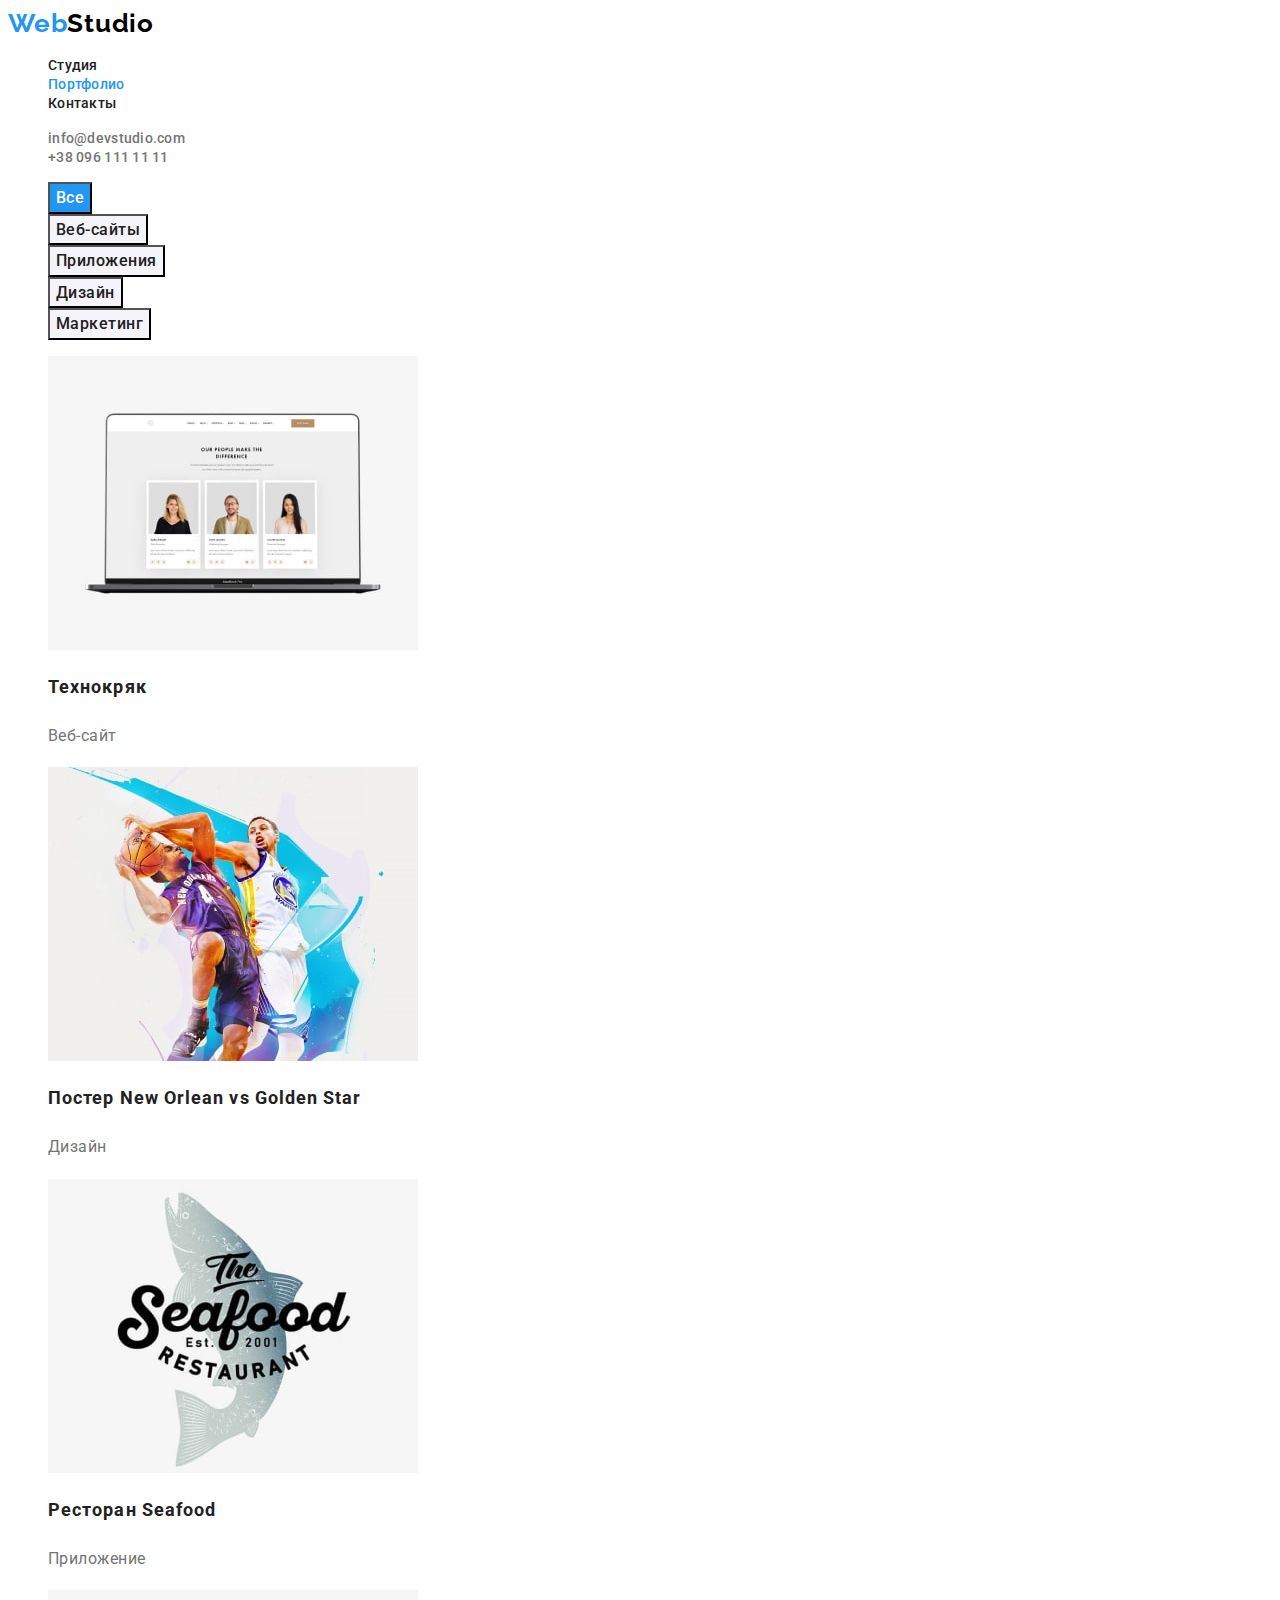
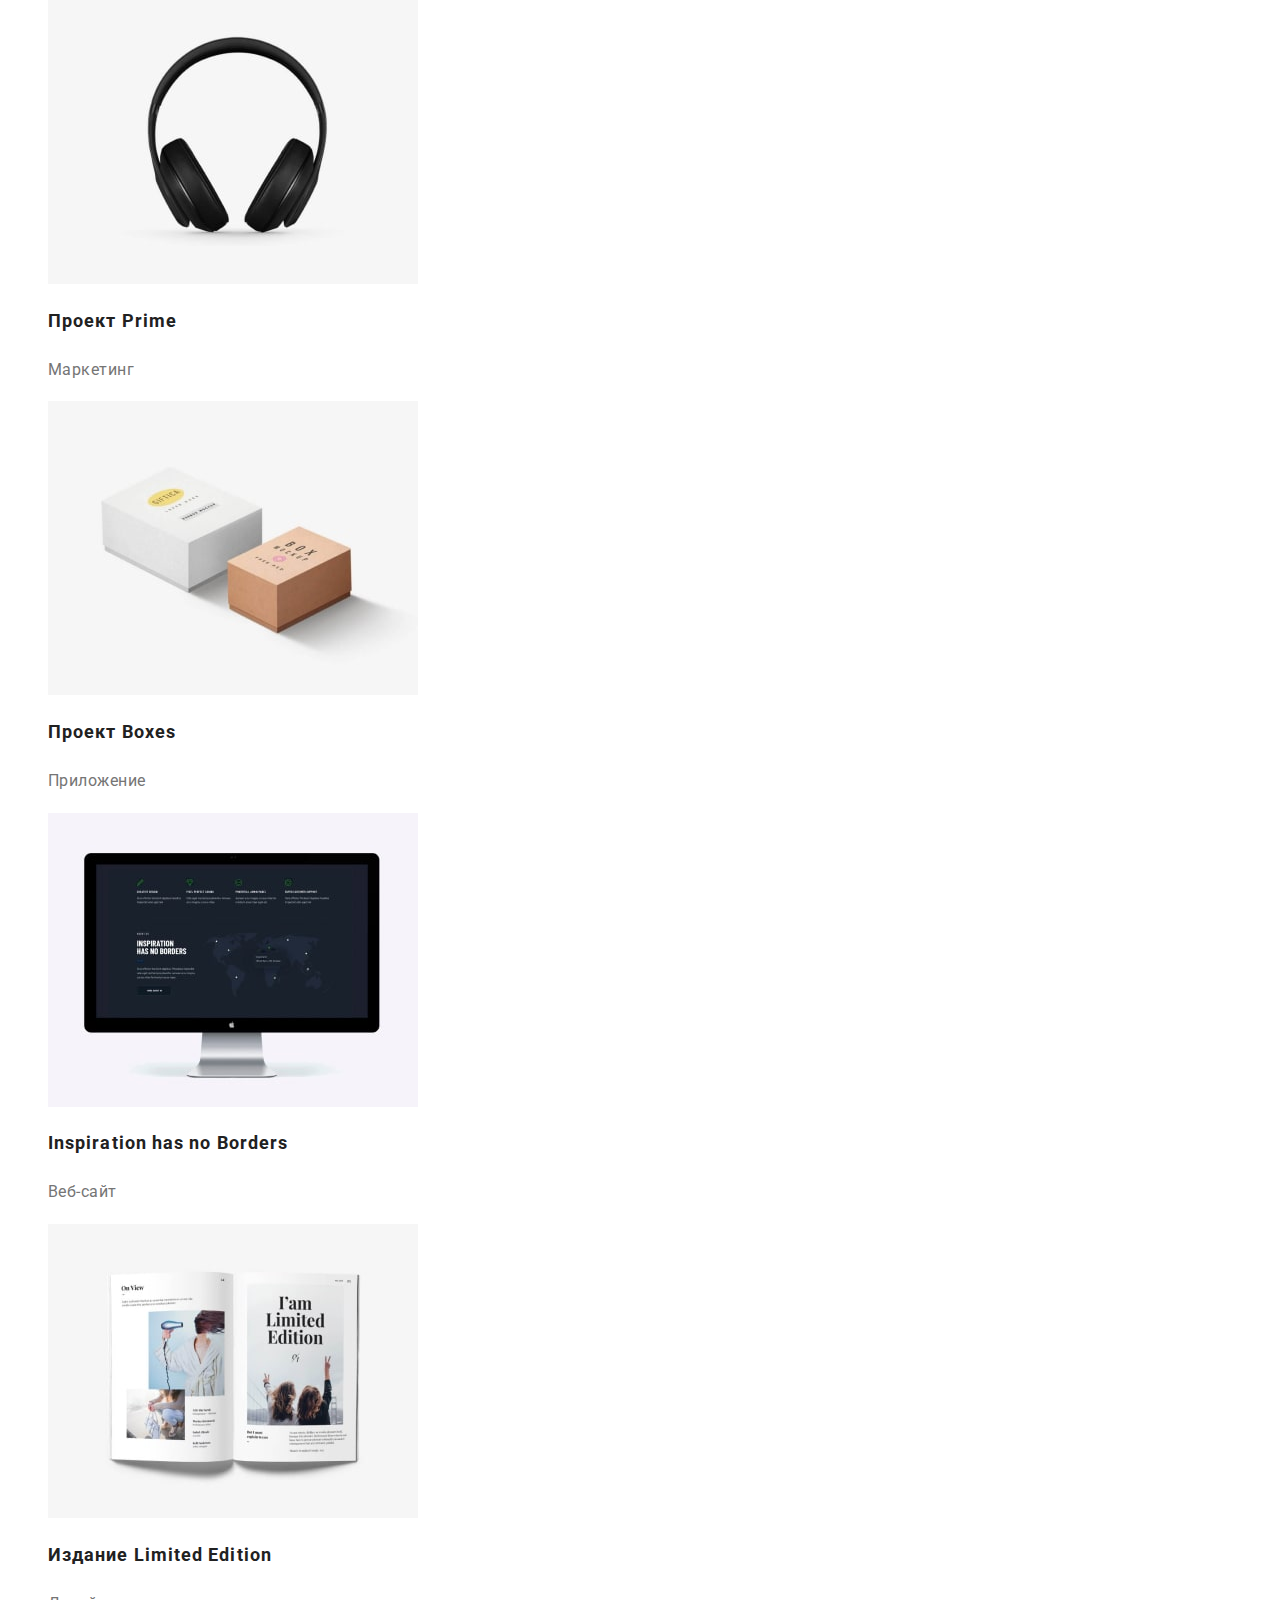
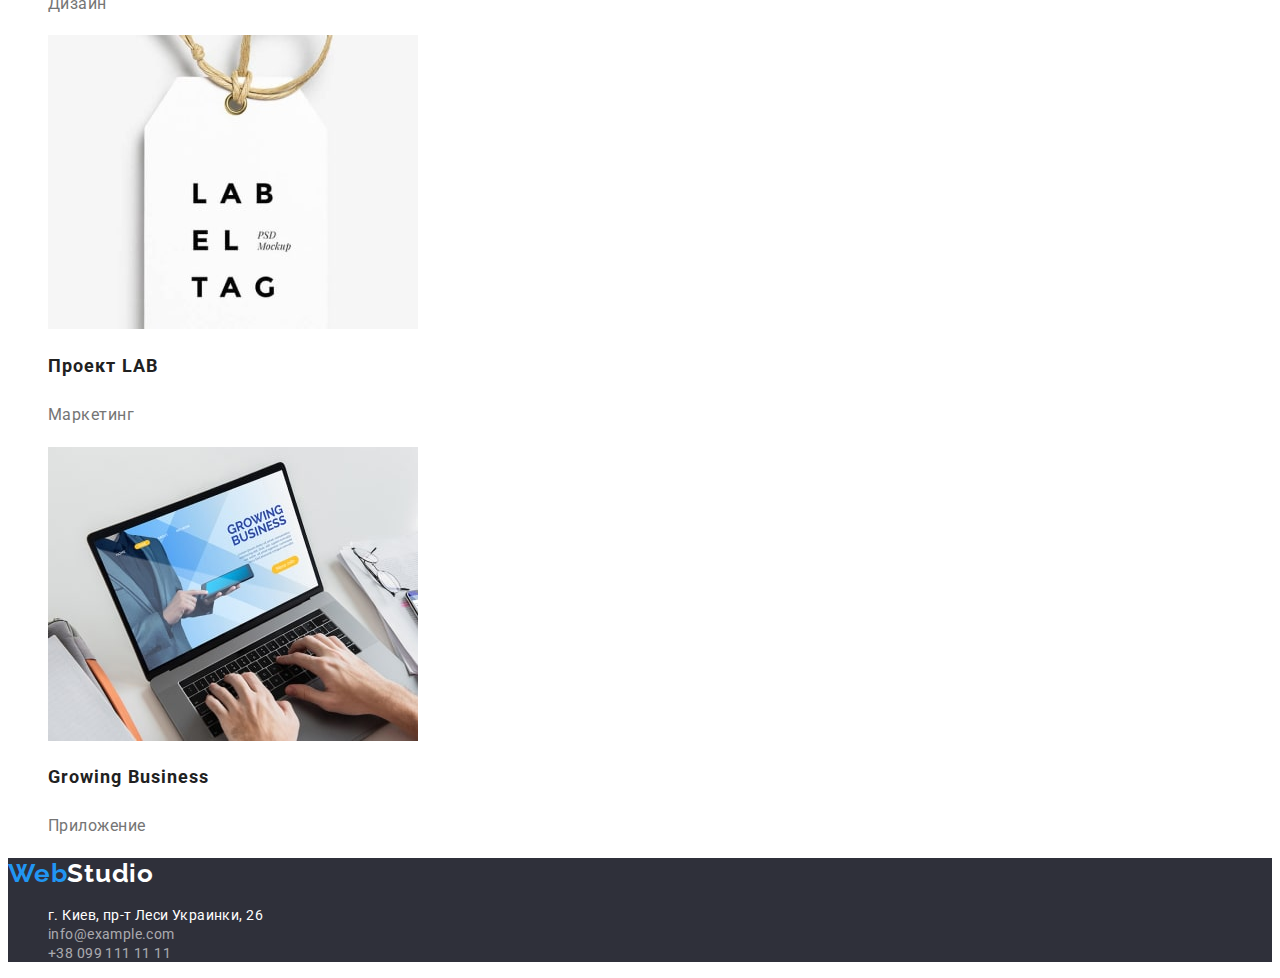
==== portfolio.html @ 775c902b "Добавив файли із ДЗ№2" ====
<!DOCTYPE html>
<html lang="ru">
  <head>
    <meta charset="UTF-8" />
    <meta http-equiv="X-UA-Compatible" content="IE=edge" />
    <meta name="viewport" content="width=device-width, initial-scale=1.0" />
    <title>Document</title>
    <link rel="preconnect" href="https://fonts.googleapis.com" />
    <link rel="preconnect" href="https://fonts.gstatic.com" crossorigin />
    <link
      href="https://fonts.googleapis.com/css2?family=Raleway:wght@700&family=Roboto:wght@400;500;700;900&display=swap"
      rel="stylesheet"
    />
    <link rel="stylesheet" href="./css/styles.css" />
  </head>

  <body>
    <!-- Шапка сайта -->
    <header class="header">
      <nav class="header-nav">
        <a class="link logo" href="./index.html">Web<span class="header-logo-desc">Studio</span></a>
        <ul class="site-nav">
          <li class="list header-item">
            <a class="link header-link" href="./index.html">Студия</a>
          </li>
          <li class="list header-item">
            <a class="link header-link current" href="./portfolio.html">Портфолио</a>
          </li>
          <li class="list header-item">
            <a class="link header-link" href="">Контакты</a>
          </li>
        </ul>
      </nav>
      <ul class="list header-info">
        <li><a class="link info-link" href="mailto:info@devstudio.com">info@devstudio.com</a></li>
        <li><a class="link info-link" href="tel:+380961111111">+38 096 111 11 11</a></li>
      </ul>
    </header>

    <!--Список портфолио  -->
    <main class="main">
      <section class="main-section">
        <h1 class="visually-hidden">Наши роботы</h1>
        <ul class="list main-list">
          <li><button class="main-btn current" type="button">Все</button></li>
          <li><button class="main-btn" type="button">Веб-сайты</button></li>
          <li><button class="main-btn" type="button">Приложения</button></li>
          <li><button class="main-btn" type="button">Дизайн</button></li>
          <li><button class="main-btn" type="button">Маркетинг</button></li>
        </ul>
        <ul class="main-content-list">
          <li class="list main-content-item">
            <img src="./images/portfolio1.jpg" alt="Технокряк" width="370" />
            <h2 class="main-content-title">Технокряк</h2>
            <p class="main-content-desc">Веб-сайт</p>
          </li>
          <li class="list main-content-item">
            <img src="./images/portfolio2.jpg" alt="Постер New Orlean vs Golden Star" width="370" />
            <h2 class="main-content-title">
              Постер <span lang="en">New Orlean vs Golden Star</span>
            </h2>
            <p class="main-content-desc">Дизайн</p>
          </li>
          <li class="list main-content-item">
            <img src="./images/portfolio3.jpg" alt="Ресторан Seafood" width="370" />
            <h2 class="main-content-title">Ресторан <span lang="en">Seafood</span></h2>
            <p class="main-content-desc">Приложение</p>
          </li>
          <li class="list main-content-item">
            <img src="./images/portfolio4.jpg" alt="Проект Prime" width="370" />
            <h2 class="main-content-title">Проект <span lang="en">Prime</span></h2>
            <p class="main-content-desc">Маркетинг</p>
          </li>
          <li class="list main-content-item">
            <img src="./images/portfolio5.jpg" alt="Проект Boxes" width="370" />
            <h2 class="main-content-title">Проект <span lang="en">Boxes</span></h2>
            <p class="main-content-desc">Приложение</p>
          </li>
          <li class="list main-content-item">
            <img src="./images/portfolio6.jpg" alt="Inspiration has no Borders" width="370" />
            <h2 class="main-content-title"><span lang="en">Inspiration has no Borders</span></h2>
            <p class="main-content-desc">Веб-сайт</p>
          </li>
          <li class="list main-content-item">
            <img src="./images/portfolio7.jpg" alt="Издание Limited Edition" width="370" />
            <h2 class="main-content-title">Издание <span lang="en">Limited Edition</span></h2>
            <p class="main-content-desc">Дизайн</p>
          </li>
          <li class="list main-content-item">
            <img src="./images/portfolio8.jpg" alt="Проект LAB" width="370" />
            <h2 class="main-content-title">Проект <span lang="en">LAB</span></h2>
            <p class="main-content-desc">Маркетинг</p>
          </li>
          <li class="list main-content-item">
            <img src="./images/portfolio9.jpg" alt="Growing Business" width="370" />
            <h2 class="main-content-title"><span lang="en">Growing Business</span></h2>
            <p class="main-content-desc">Приложение</p>
          </li>
        </ul>
      </section>
    </main>

    <!-- Підвал сайта -->
    <footer class="footer">
      <a class="link logo" href="./index.html">Web<span class="footer-logo-dsc">Studio</span></a>
      <address class="footer-address">
        <ul class="list footer-address-list">
          <li class="list footer-address-item">
            <a
              class="link footer-address-link"
              href="https://goo.gl/maps/ybXtjSqPj97G9J9u8"
              target="_blank"
              rel="noopener noreferrer"
            >
              г. Киев, пр-т Леси Украинки, 26
            </a>
          </li>
          <li class="list address-info-list">
            <a class="link footer-info-link" href="mailto:info@example.com">info@example.com</a>
          </li>
          <li class="list address-info-list">
            <a class="link footer-info-link" href="tel:+380991111111">+38 099 111 11 11</a>
          </li>
        </ul>
      </address>
    </footer>
  </body>
</html>
---- css/styles.css ----
/* цвет основного текста  #212121 */
/* вторичный цвет  #757575 */
/* белый #ffffff */
/* акцент #2196F3 */
/* верх лого  #000000;*/
/* почта, тел в футтер rgba(255, 255, 255, 0.6); */
/* вторичный цвет фона  #F5F4FA  */

:root {
  --primary-text-color: #757575;
  --title-text-color: #212121;
  --accent-color: #2196f3;
  --second-title-color: #ffffff;
}

body {
  font-family: 'Roboto', sans-serif;
  color: var(--primary-text-color);
  background-color: #ffffff;
}
.visually-hidden {
  position: absolute;
  white-space: nowrap;
  width: 1px;
  height: 1px;
  overflow: hidden;
  border: 0;
  padding: 0;
  clip: rect(0 0 0 0);
  clip-path: inset(50%);
  margin: -1px;
}
.list {
  list-style: none;
}
.link {
  text-decoration: none;
}

.hero-section,
.footer {
  background-color: #2f303a;
}
.work-title,
.team-title {
  color: var(--title-text-color);
}
/* Header */
.logo {
  font-family: 'Raleway', sans-serif;
  font-style: normal;
  font-weight: 700;
  font-size: 26px;
  line-height: 1.19;
  letter-spacing: 0.03em;
  color: var(--accent-color);
}
.header-logo-desc {
  color: #000000;
}
.header-link {
  font-weight: 500;
  font-size: 14px;
  line-height: 1.14;
  letter-spacing: 0.02em;
}
.site-nav .link {
  color: var(--title-text-color);
}
.site-nav .header-link.current {
  color: var(--accent-color);
}

.info-link {
  font-style: normal;
  font-weight: 500;
  font-size: 14px;
  line-height: 1.14;
  letter-spacing: 0.02em;
  color: var(--primary-text-color);
}
.site-nav .link:hover,
.site-nav .link:focus,
.info-link:hover,
.info-link:focus {
  color: var(--accent-color);
}
/* Hero */
.hero-title {
  font-weight: 900;
  font-size: 44px;
  line-height: 1.36;
  text-align: center;
  letter-spacing: 0.06em;
  text-transform: uppercase;
  color: var(--second-title-color);
}
.hero-btn {
  font-family: 'Roboto', sans-serif;
  font-style: normal;
  font-weight: 700;
  font-size: 16px;
  line-height: 1.88;
  display: flex;
  align-items: center;
  text-align: center;
  letter-spacing: 0.06em;
  color: var(--second-title-color);
  background-color: var(--accent-color);
  cursor: pointer;
}
.hero-btn:hover,
.hero-btn:focus {
  background-color: #188ce8;
}
/* Преимущества */
.benefits-caption {
  font-size: 14px;
  line-height: 1.14;
  letter-spacing: 0.03em;
  text-transform: uppercase;
  color: var(--title-text-color);
}
.benefits-desc {
  font-size: 14px;
  line-height: 1.17;
  letter-spacing: 0.03em;
}
/* Чем мы занимаемся */
.work-title {
  font-size: 36px;
  line-height: 1.17;
  text-align: center;
  letter-spacing: 0.03em;
}

/* Наша команда  */
.team {
  background-color: #f5f4fa;
}
.team-title {
  font-size: 36px;
  line-height: 1.17;
  text-align: center;
  letter-spacing: 0.03em;
}
.team-item {
  background-color: #ffffff;
}
.team-caption {
  font-weight: 500;
  font-size: 16px;
  line-height: 1.19;
  text-align: center;
  letter-spacing: 0.03em;
  color: var(--title-text-color);
}
.team-desc {
  font-size: 16px;
  line-height: 1.19;
  text-align: center;
  letter-spacing: 0.03em;
}

/* Footer */
.footer-logo-dsc {
  color: var(--second-title-color);
}
.footer-address-link {
  font-style: normal;
  font-weight: 400;
  font-size: 14px;
  line-height: 1.17;
  letter-spacing: 0.03em;
  color: var(--second-title-color);
}
.footer-info-link {
  font-style: normal;
  font-size: 14px;
  line-height: 1.17;
  letter-spacing: 0.03em;
  color: rgba(255, 255, 255, 0.6);
}
.footer-address-link:hover,
.footer-address-link:focus,
.footer-info-link:hover,
.footer-info-link:focus {
  color: var(--accent-color);
}

/* Portfolio */
.main-btn {
  font-family: 'Roboto', sans-serif;
  font-weight: 500;
  font-size: 16px;
  line-height: 1.6;
  text-align: center;
  letter-spacing: 0.03em;
  color: var(--title-text-color);
  background-color: #f5f4fa;
  cursor: pointer;
}
.main-btn:hover,
.main-btn:focus,
.main-btn.current {
  color: var(--second-title-color);
  background-color: var(--accent-color);
}
.main-content-title {
  font-size: 18px;
  line-height: 2;
  letter-spacing: 0.06em;
  color: var(--title-text-color);
}
.main-content-desc {
  font-size: 16px;
  line-height: 1.9;
  letter-spacing: 0.03em;
  color: var(--primary-text-color);
}
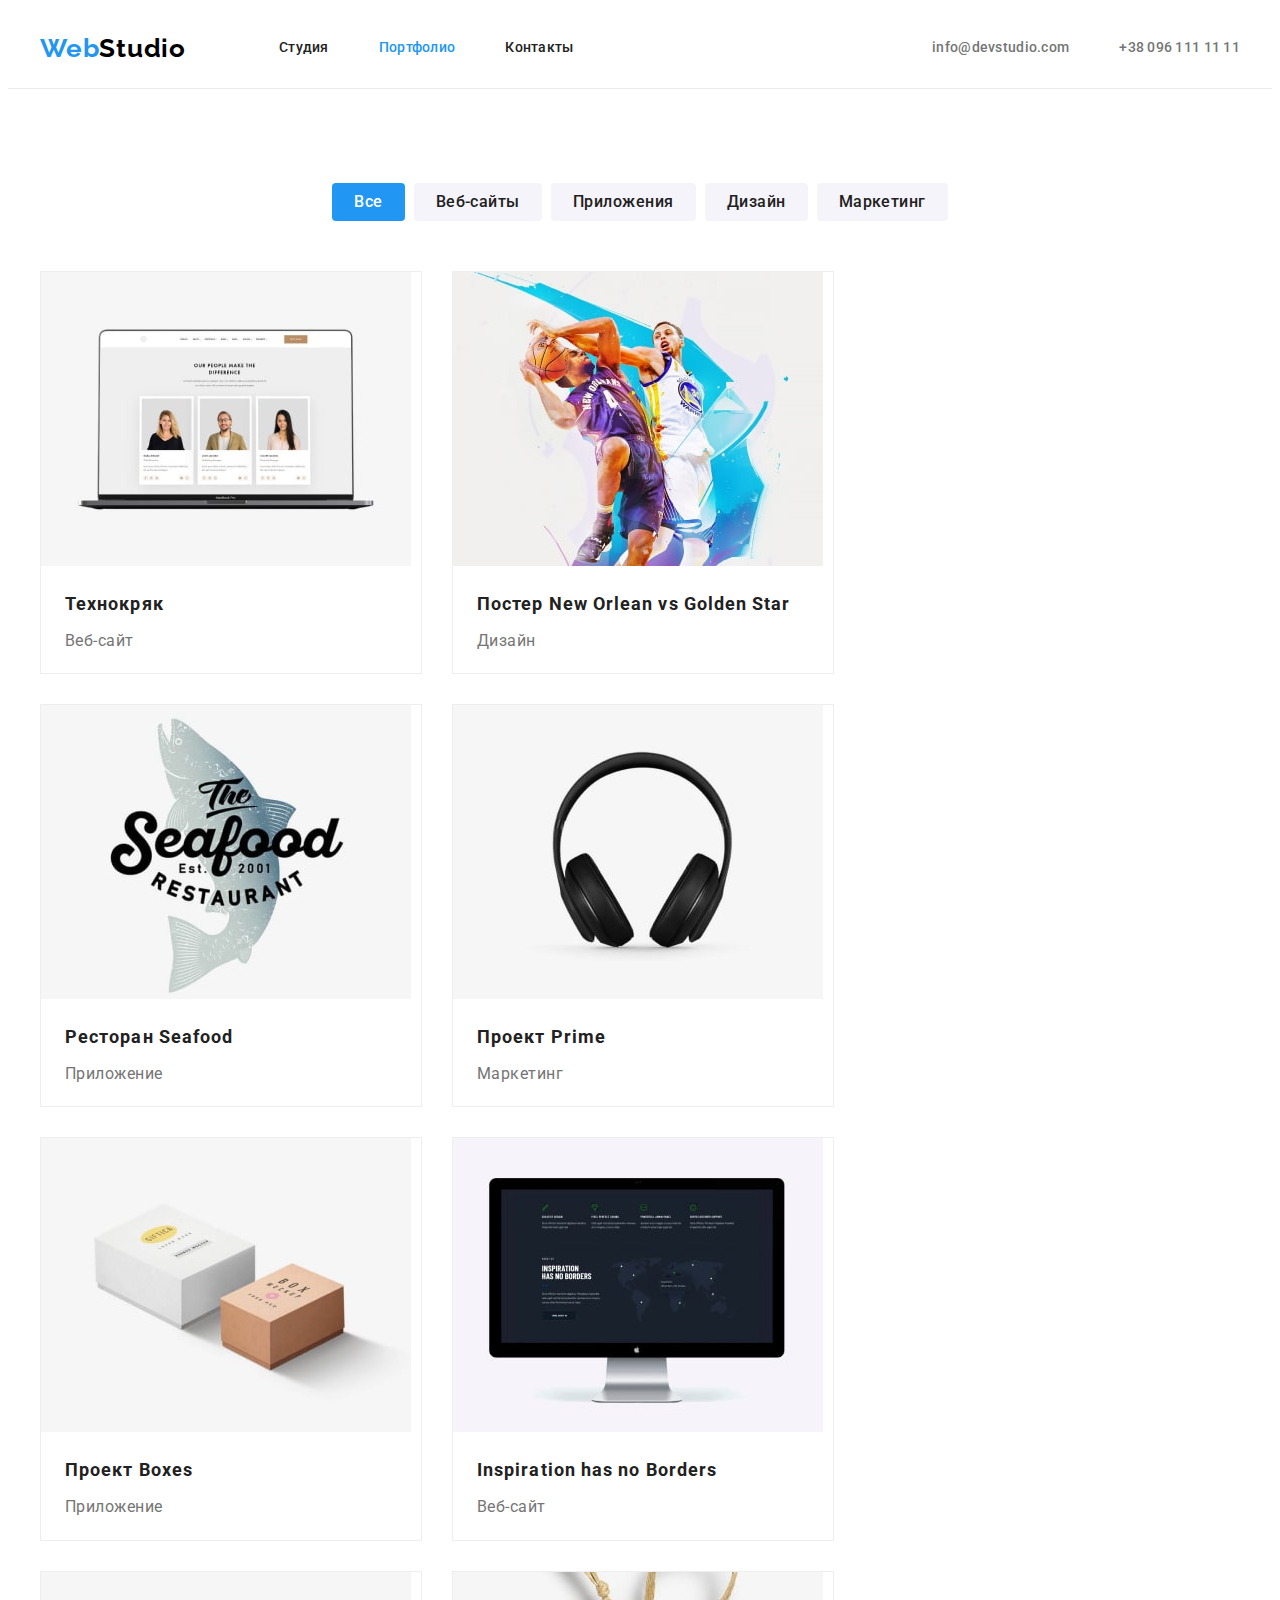
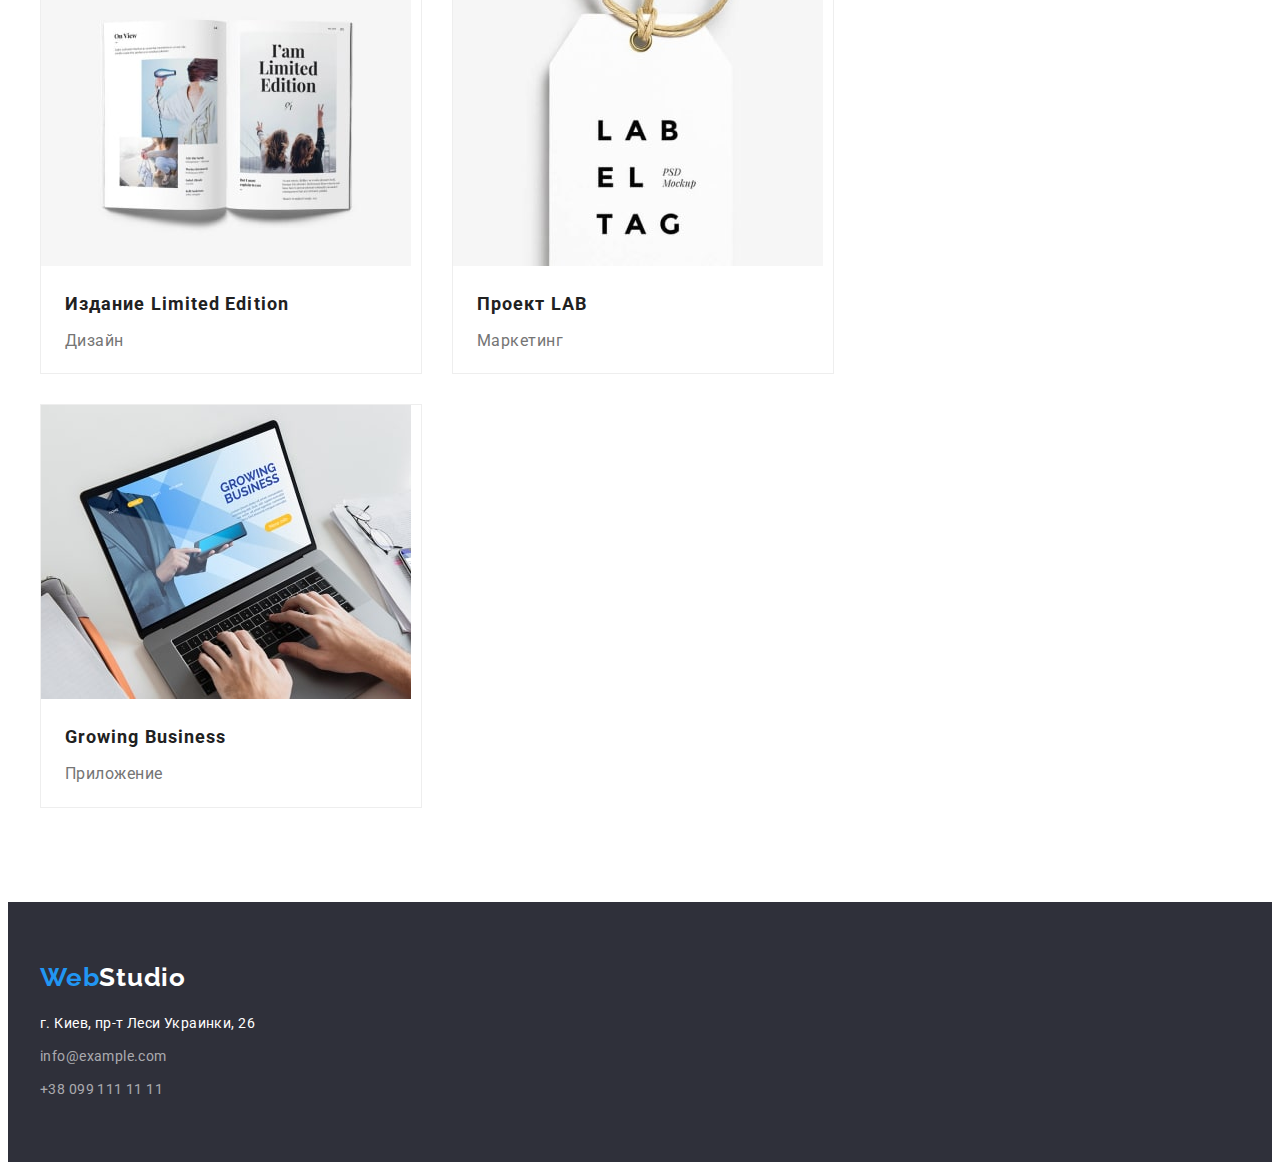
==== commit e76068b0: "Добавив загальну базу коду" ====
--- a/portfolio.html
+++ b/portfolio.html
@@ -5,6 +5,13 @@
     <meta http-equiv="X-UA-Compatible" content="IE=edge" />
     <meta name="viewport" content="width=device-width, initial-scale=1.0" />
     <title>Document</title>
+    <link
+      rel="stylesheet"
+      href="https://cdnjs.cloudflare.com/ajax/libs/modern-normalize/1.1.0/modern-normalize.min.css"
+      integrity="sha512-wpPYUAdjBVSE4KJnH1VR1HeZfpl1ub8YT/NKx4PuQ5NmX2tKuGu6U/JRp5y+Y8XG2tV+wKQpNHVUX03MfMFn9Q=="
+      crossorigin="anonymous"
+      referrerpolicy="no-referrer"
+    />
     <link rel="preconnect" href="https://fonts.googleapis.com" />
     <link rel="preconnect" href="https://fonts.gstatic.com" crossorigin />
     <link
@@ -17,38 +24,47 @@
   <body>
     <!-- Шапка сайта -->
     <header class="header">
-      <nav class="header-nav">
+      <div class="container main-nav">
         <a class="link logo" href="./index.html">Web<span class="header-logo-desc">Studio</span></a>
-        <ul class="site-nav">
-          <li class="list header-item">
-            <a class="link header-link" href="./index.html">Студия</a>
+        <nav class="header-nav">
+          <ul class="site-nav">
+            <li class="list header-item">
+              <a class="link header-link" href="./index.html">Студия</a>
+            </li>
+            <li class="list header-item">
+              <a class="link header-link current" href="./portfolio.html">Портфолио</a>
+            </li>
+            <li class="list header-item">
+              <a class="link header-link" href="">Контакты</a>
+            </li>
+          </ul>
+        </nav>
+        <ul class="list header-info">
+          <li class="header-item">
+            <a class="link info-link" href="mailto:info@devstudio.com">info@devstudio.com</a>
           </li>
-          <li class="list header-item">
-            <a class="link header-link current" href="./portfolio.html">Портфолио</a>
-          </li>
-          <li class="list header-item">
-            <a class="link header-link" href="">Контакты</a>
+          <li class="header-item">
+            <a class="link info-link" href="tel:+380961111111">+38 096 111 11 11</a>
           </li>
         </ul>
-      </nav>
-      <ul class="list header-info">
-        <li><a class="link info-link" href="mailto:info@devstudio.com">info@devstudio.com</a></li>
-        <li><a class="link info-link" href="tel:+380961111111">+38 096 111 11 11</a></li>
-      </ul>
+      </div>
     </header>
 
     <!--Список портфолио  -->
     <main class="main">
-      <section class="main-section">
-        <h1 class="visually-hidden">Наши роботы</h1>
-        <ul class="list main-list">
-          <li><button class="main-btn current" type="button">Все</button></li>
-          <li><button class="main-btn" type="button">Веб-сайты</button></li>
-          <li><button class="main-btn" type="button">Приложения</button></li>
-          <li><button class="main-btn" type="button">Дизайн</button></li>
-          <li><button class="main-btn" type="button">Маркетинг</button></li>
-        </ul>
-        <ul class="main-content-list">
+      <div class="container">
+        <section class="main-section">
+          <h1 class="visually-hidden">Наши роботы</h1>
+          <ul class="list main-list">
+            <li class="main-item"><button class="main-btn current" type="button">Все</button></li>
+            <li class="main-item"><button class="main-btn" type="button">Веб-сайты</button></li>
+            <li class="main-item"><button class="main-btn" type="button">Приложения</button></li>
+            <li class="main-item"><button class="main-btn" type="button">Дизайн</button></li>
+            <li class="main-item"><button class="main-btn" type="button">Маркетинг</button></li>
+          </ul>
+
+          
+          <ul class="main-content-list">
           <li class="list main-content-item">
             <img src="./images/portfolio1.jpg" alt="Технокряк" width="370" />
             <h2 class="main-content-title">Технокряк</h2>
@@ -97,32 +113,34 @@
             <p class="main-content-desc">Приложение</p>
           </li>
         </ul>
-      </section>
-    </main>
+        </section>
+      </main>
 
     <!-- Підвал сайта -->
     <footer class="footer">
-      <a class="link logo" href="./index.html">Web<span class="footer-logo-dsc">Studio</span></a>
-      <address class="footer-address">
-        <ul class="list footer-address-list">
-          <li class="list footer-address-item">
-            <a
-              class="link footer-address-link"
-              href="https://goo.gl/maps/ybXtjSqPj97G9J9u8"
-              target="_blank"
-              rel="noopener noreferrer"
-            >
-              г. Киев, пр-т Леси Украинки, 26
-            </a>
-          </li>
-          <li class="list address-info-list">
-            <a class="link footer-info-link" href="mailto:info@example.com">info@example.com</a>
-          </li>
-          <li class="list address-info-list">
-            <a class="link footer-info-link" href="tel:+380991111111">+38 099 111 11 11</a>
-          </li>
-        </ul>
-      </address>
+      <div class="container">
+        <a class="link footer-logo logo" href="./index.html">Web<span class="footer-logo-dsc">Studio</span></a>
+        <address class="footer-address">
+          <ul class="list footer-address-list">
+            <li class="list footer-address-item footer-item">
+              <a
+                class="link footer-address-link"
+                href="https://goo.gl/maps/ybXtjSqPj97G9J9u8"
+                target="_blank"
+                rel="noopener noreferrer"
+              >
+                г. Киев, пр-т Леси Украинки, 26
+              </a>
+            </li>
+            <li class="list address-info-list footer-item">
+              <a class="link footer-info-link" href="mailto:info@example.com">info@example.com</a>
+            </li>
+            <li class="list address-info-list footer-item">
+              <a class="link footer-info-link" href="tel:+380991111111">+38 099 111 11 11</a>
+            </li>
+          </ul>
+        </address>
+      </div>
     </footer>
   </body>
 </html>
--- a/css/styles.css
+++ b/css/styles.css
@@ -11,6 +11,25 @@
   --title-text-color: #212121;
   --accent-color: #2196f3;
   --second-title-color: #ffffff;
+  --card-set-gap: 30px;
+}
+p,
+h1,
+h2,
+h3,
+h4,
+h5,
+h6 {
+  margin: 0;
+}
+ul {
+  margin: 0;
+  padding-left: 0;
+}
+img {
+  display: block;
+  max-width: 100%;
+  height: auto;
 }
 
 body {
@@ -18,6 +37,14 @@
   color: var(--primary-text-color);
   background-color: #ffffff;
 }
+.container {
+  width: 1200px;
+  margin-left: auto;
+  margin-right: auto;
+  padding-left: 15px;
+  padding-right: 15px;
+}
+
 .visually-hidden {
   position: absolute;
   white-space: nowrap;
@@ -58,20 +85,48 @@
 .header-logo-desc {
   color: #000000;
 }
+.header {
+  border-bottom: 1px solid #ececec;
+}
+
+.main-nav {
+  display: flex;
+  align-items: center;
+}
 .header-link {
+  display: block;
+  padding-top: 32px;
+  padding-bottom: 32px;
+  color: var(--title-text-color);
   font-weight: 500;
   font-size: 14px;
   line-height: 1.14;
   letter-spacing: 0.02em;
 }
-.site-nav .link {
-  color: var(--title-text-color);
-}
+.site-nav {
+  display: flex;
+  margin-left: 93px;
+}
+/* .header-item {
+  background-color: orange;
+} */
+.site-nav .header-item + .header-item,
+.header-info .header-item + .header-item {
+  margin-left: 50px;
+}
+
 .site-nav .header-link.current {
   color: var(--accent-color);
 }
+.header-info {
+  display: flex;
+  margin-left: auto;
+}
 
 .info-link {
+  display: block;
+  padding-top: 32px;
+  padding-bottom: 32px;
   font-style: normal;
   font-weight: 500;
   font-size: 14px;
@@ -86,6 +141,14 @@
   color: var(--accent-color);
 }
 /* Hero */
+.hero {
+  text-align: center;
+}
+
+.hero-section {
+  padding-top: 200px;
+  padding-bottom: 200px;
+}
 .hero-title {
   font-weight: 900;
   font-size: 44px;
@@ -94,6 +157,7 @@
   letter-spacing: 0.06em;
   text-transform: uppercase;
   color: var(--second-title-color);
+  margin-bottom: 30px;
 }
 .hero-btn {
   font-family: 'Roboto', sans-serif;
@@ -102,18 +166,35 @@
   font-size: 16px;
   line-height: 1.88;
   display: flex;
-  align-items: center;
   text-align: center;
   letter-spacing: 0.06em;
   color: var(--second-title-color);
   background-color: var(--accent-color);
+  display: inline-block;
   cursor: pointer;
+  padding: 10px 32px;
+  box-shadow: 0px 4px 4px rgba(0, 0, 0, 0.15);
+  border-radius: 4px;
 }
 .hero-btn:hover,
 .hero-btn:focus {
   background-color: #188ce8;
 }
 /* Преимущества */
+.benefits {
+  padding-top: 94px;
+  padding-bottom: 94px;
+}
+.benefits-list {
+  display: flex;
+}
+.benefits-item {
+  flex-basis: calc(100% / 4 - 30px);
+}
+.benefits-list .benefits-item + .benefits-item {
+  margin-left: 30px;
+}
+
 .benefits-caption {
   font-size: 14px;
   line-height: 1.14;
@@ -123,29 +204,53 @@
 }
 .benefits-desc {
   font-size: 14px;
-  line-height: 1.17;
+  line-height: 1.71;
   letter-spacing: 0.03em;
 }
 /* Чем мы занимаемся */
+.work {
+  display: flex;
+  padding-bottom: 94px;
+}
+
 .work-title {
   font-size: 36px;
   line-height: 1.17;
   text-align: center;
   letter-spacing: 0.03em;
+  padding-bottom: 50px;
+}
+.work-list {
+  display: flex;
+}
+.work-list .work-item + .work-item {
+  margin-left: 30px;
 }
 
 /* Наша команда  */
 .team {
   background-color: #f5f4fa;
+  padding-top: 94px;
+  padding-bottom: 94px;
 }
 .team-title {
   font-size: 36px;
   line-height: 1.17;
   text-align: center;
   letter-spacing: 0.03em;
+  padding-bottom: 50px;
+}
+.team-list {
+  display: flex;
 }
 .team-item {
   background-color: #ffffff;
+  box-shadow: 0px 1px 3px rgba(0, 0, 0, 0.12), 0px 1px 1px rgba(0, 0, 0, 0.14),
+    0px 2px 1px rgba(0, 0, 0, 0.2);
+  border-radius: 0px 0px 4px 4px;
+}
+.team-list .team-item + .team-item {
+  margin-left: 30px;
 }
 .team-caption {
   font-weight: 500;
@@ -154,30 +259,44 @@
   text-align: center;
   letter-spacing: 0.03em;
   color: var(--title-text-color);
+  margin-top: 30px;
 }
 .team-desc {
   font-size: 16px;
   line-height: 1.19;
   text-align: center;
   letter-spacing: 0.03em;
+  margin-top: 10px;
+  margin-bottom: 30px;
 }
 
 /* Footer */
+.footer {
+  padding-top: 60px;
+  padding-bottom: 60px;
+}
+.footer-logo {
+  display: block;
+  margin-bottom: 20px;
+}
 .footer-logo-dsc {
   color: var(--second-title-color);
 }
+.footer-address-list .footer-item + .footer-item {
+  margin-top: 9px;
+}
 .footer-address-link {
   font-style: normal;
   font-weight: 400;
   font-size: 14px;
-  line-height: 1.17;
+  line-height: 1.71;
   letter-spacing: 0.03em;
   color: var(--second-title-color);
 }
 .footer-info-link {
   font-style: normal;
   font-size: 14px;
-  line-height: 1.17;
+  line-height: 1.71;
   letter-spacing: 0.03em;
   color: rgba(255, 255, 255, 0.6);
 }
@@ -189,7 +308,22 @@
 }
 
 /* Portfolio */
+.main-section {
+  padding-bottom: 94px;
+  padding-top: 94px;
+}
+.main-list {
+  display: flex;
+  justify-content: center;
+  margin-bottom: 50px;
+}
+.main-list .main-item + .main-item {
+  margin-left: 9px;
+}
 .main-btn {
+  padding: 6px 22px;
+  border-radius: 4px;
+  border: 0;
   font-family: 'Roboto', sans-serif;
   font-weight: 500;
   font-size: 16px;
@@ -199,6 +333,7 @@
   color: var(--title-text-color);
   background-color: #f5f4fa;
   cursor: pointer;
+  padding: 6px 22px;
 }
 .main-btn:hover,
 .main-btn:focus,
@@ -206,15 +341,35 @@
   color: var(--second-title-color);
   background-color: var(--accent-color);
 }
+.main-content-list {
+  display: flex;
+  flex-wrap: wrap;
+  margin-left: -30px;
+  margin-bottom: -30px;
+}
+.main-content-item {
+  width: calc(100% / 3 - 30px);
+  margin-left: 30px;
+  margin-bottom: 30px;
+  border: 1px solid #eeeeee;
+}
+
 .main-content-title {
   font-size: 18px;
   line-height: 2;
   letter-spacing: 0.06em;
   color: var(--title-text-color);
+  margin-top: 20px;
+  padding-left: 24px;
+  padding-right: 24px;
 }
 .main-content-desc {
   font-size: 16px;
   line-height: 1.9;
   letter-spacing: 0.03em;
   color: var(--primary-text-color);
-}
+  margin-top: 4px;
+  padding-left: 24px;
+  padding-right: 24px;
+  padding-bottom: 17px;
+}
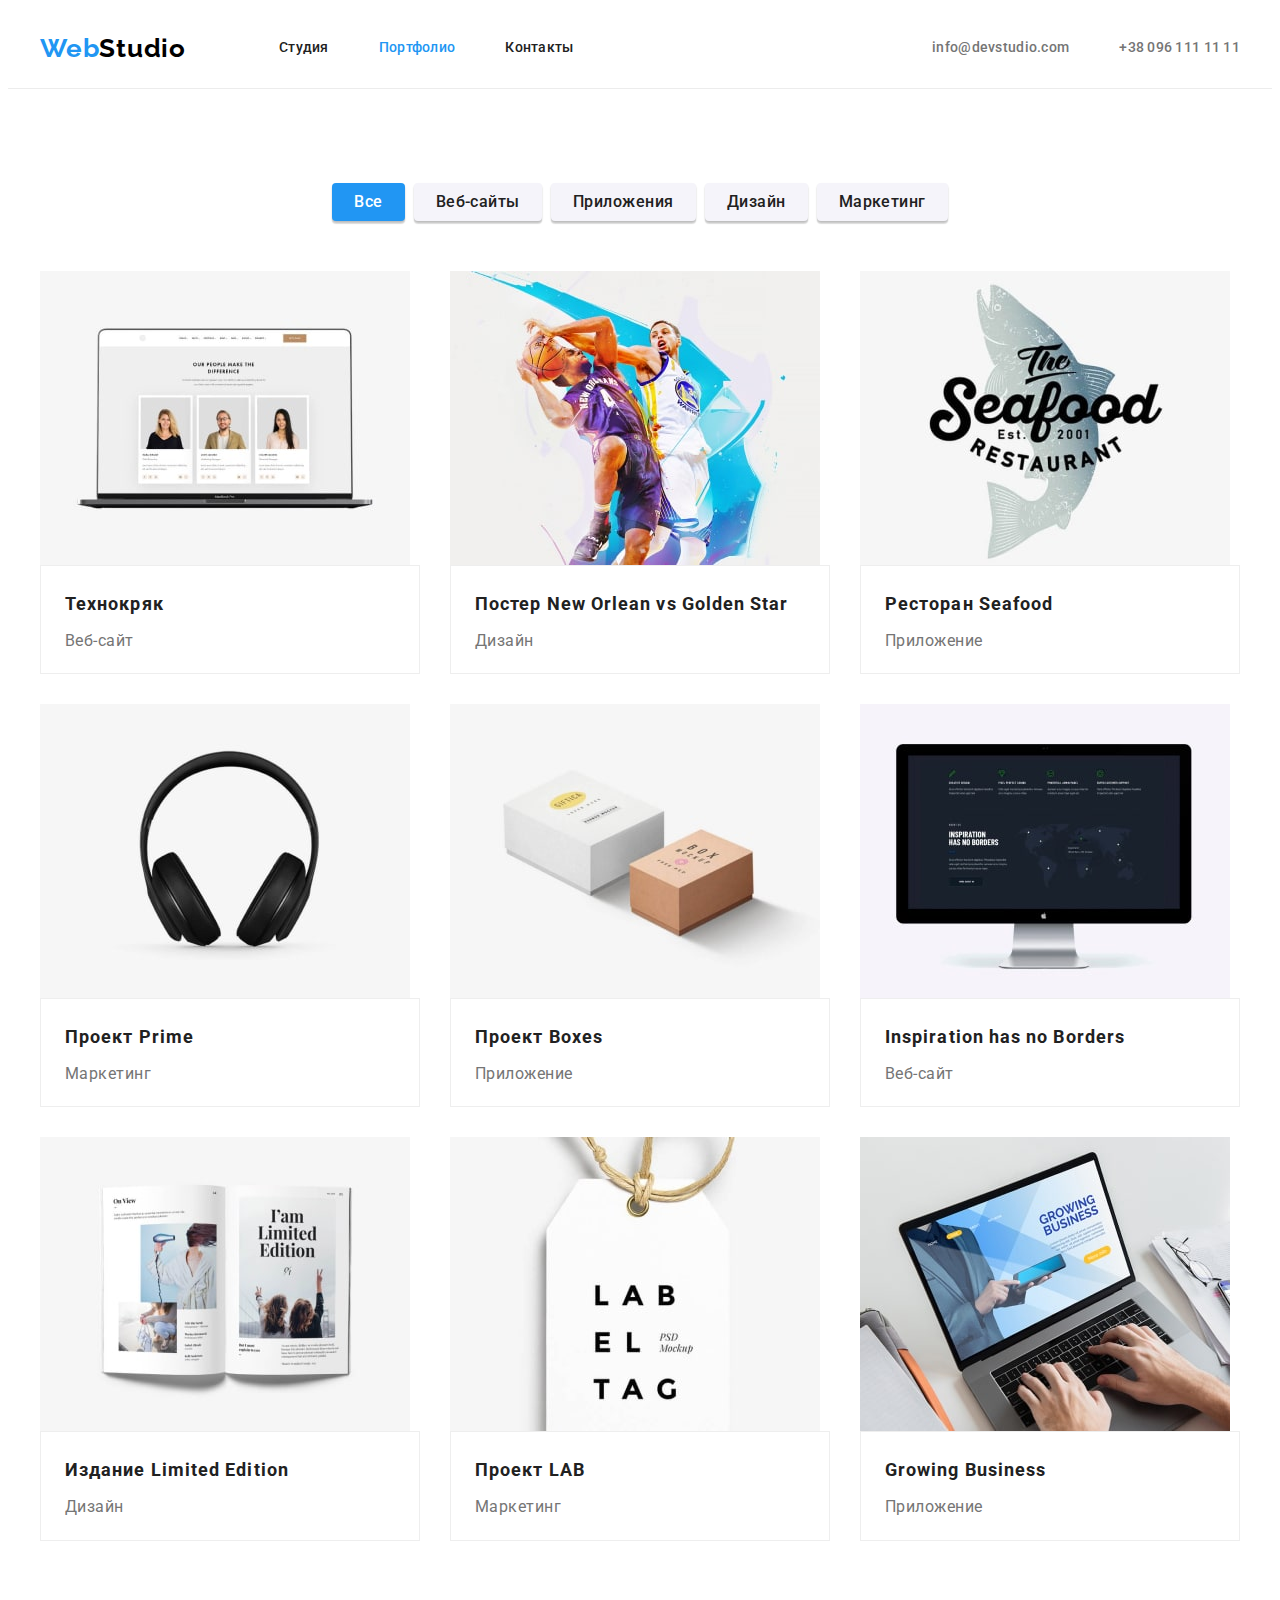
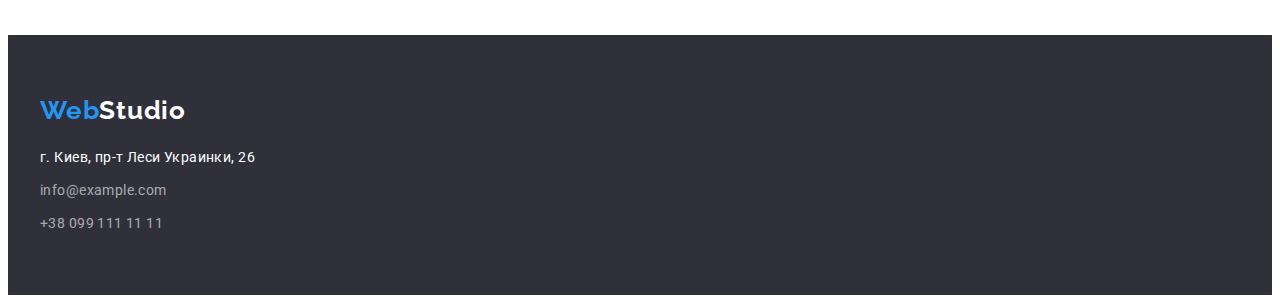
==== commit 1f8176b7: "Final-Project" ====
--- a/portfolio.html
+++ b/portfolio.html
@@ -67,50 +67,68 @@
           <ul class="main-content-list">
           <li class="list main-content-item">
             <img src="./images/portfolio1.jpg" alt="Технокряк" width="370" />
+            <div class="content-wrap">
             <h2 class="main-content-title">Технокряк</h2>
             <p class="main-content-desc">Веб-сайт</p>
+            </div>
           </li>
           <li class="list main-content-item">
             <img src="./images/portfolio2.jpg" alt="Постер New Orlean vs Golden Star" width="370" />
+            <div class="content-wrap">
             <h2 class="main-content-title">
               Постер <span lang="en">New Orlean vs Golden Star</span>
             </h2>
             <p class="main-content-desc">Дизайн</p>
+            </div>
           </li>
           <li class="list main-content-item">
             <img src="./images/portfolio3.jpg" alt="Ресторан Seafood" width="370" />
+            <div class="content-wrap">
             <h2 class="main-content-title">Ресторан <span lang="en">Seafood</span></h2>
             <p class="main-content-desc">Приложение</p>
+            </div>
           </li>
           <li class="list main-content-item">
             <img src="./images/portfolio4.jpg" alt="Проект Prime" width="370" />
+            <div class="content-wrap">
             <h2 class="main-content-title">Проект <span lang="en">Prime</span></h2>
             <p class="main-content-desc">Маркетинг</p>
+            </div>
           </li>
           <li class="list main-content-item">
             <img src="./images/portfolio5.jpg" alt="Проект Boxes" width="370" />
+            <div class="content-wrap">
             <h2 class="main-content-title">Проект <span lang="en">Boxes</span></h2>
             <p class="main-content-desc">Приложение</p>
+            </div>
           </li>
           <li class="list main-content-item">
             <img src="./images/portfolio6.jpg" alt="Inspiration has no Borders" width="370" />
+            <div class="content-wrap">
             <h2 class="main-content-title"><span lang="en">Inspiration has no Borders</span></h2>
             <p class="main-content-desc">Веб-сайт</p>
+            </div>
           </li>
           <li class="list main-content-item">
             <img src="./images/portfolio7.jpg" alt="Издание Limited Edition" width="370" />
+            <div class="content-wrap">
             <h2 class="main-content-title">Издание <span lang="en">Limited Edition</span></h2>
             <p class="main-content-desc">Дизайн</p>
+            </div>
           </li>
           <li class="list main-content-item">
             <img src="./images/portfolio8.jpg" alt="Проект LAB" width="370" />
+            <div class="content-wrap">
             <h2 class="main-content-title">Проект <span lang="en">LAB</span></h2>
             <p class="main-content-desc">Маркетинг</p>
+            </div>
           </li>
           <li class="list main-content-item">
             <img src="./images/portfolio9.jpg" alt="Growing Business" width="370" />
+            <div class="content-wrap">
             <h2 class="main-content-title"><span lang="en">Growing Business</span></h2>
             <p class="main-content-desc">Приложение</p>
+            </div>
           </li>
         </ul>
         </section>
--- a/css/styles.css
+++ b/css/styles.css
@@ -12,6 +12,8 @@
   --accent-color: #2196f3;
   --second-title-color: #ffffff;
   --card-set-gap: 30px;
+  --padding-portfolio: 24px;
+  --padding-section: 94px;
 }
 p,
 h1,
@@ -182,8 +184,8 @@
 }
 /* Преимущества */
 .benefits {
-  padding-top: 94px;
-  padding-bottom: 94px;
+  padding-top: var(--padding-section);
+  padding-bottom: var(--padding-section);
 }
 .benefits-list {
   display: flex;
@@ -201,16 +203,19 @@
   letter-spacing: 0.03em;
   text-transform: uppercase;
   color: var(--title-text-color);
+  text-align: left;
 }
 .benefits-desc {
   font-size: 14px;
   line-height: 1.71;
   letter-spacing: 0.03em;
+  text-align: left;
+  margin-top: 10px;
 }
 /* Чем мы занимаемся */
 .work {
   display: flex;
-  padding-bottom: 94px;
+  padding-bottom: var(--padding-section);
 }
 
 .work-title {
@@ -230,15 +235,16 @@
 /* Наша команда  */
 .team {
   background-color: #f5f4fa;
-  padding-top: 94px;
-  padding-bottom: 94px;
-}
+  padding-top: var(--padding-section);
+  padding-bottom: var(--padding-section);
+}
+
 .team-title {
   font-size: 36px;
   line-height: 1.17;
   text-align: center;
   letter-spacing: 0.03em;
-  padding-bottom: 50px;
+  margin-bottom: 50px;
 }
 .team-list {
   display: flex;
@@ -252,6 +258,10 @@
 .team-list .team-item + .team-item {
   margin-left: 30px;
 }
+.team-wrap {
+  padding-top: 30px;
+  padding-bottom: 30px;
+}
 .team-caption {
   font-weight: 500;
   font-size: 16px;
@@ -259,7 +269,6 @@
   text-align: center;
   letter-spacing: 0.03em;
   color: var(--title-text-color);
-  margin-top: 30px;
 }
 .team-desc {
   font-size: 16px;
@@ -267,7 +276,6 @@
   text-align: center;
   letter-spacing: 0.03em;
   margin-top: 10px;
-  margin-bottom: 30px;
 }
 
 /* Footer */
@@ -309,8 +317,8 @@
 
 /* Portfolio */
 .main-section {
-  padding-bottom: 94px;
-  padding-top: 94px;
+  padding-bottom: var(--padding-section);
+  padding-top: var(--padding-section);
 }
 .main-list {
   display: flex;
@@ -323,6 +331,8 @@
 .main-btn {
   padding: 6px 22px;
   border-radius: 4px;
+  box-shadow: 0px 3px 1px rgba(0, 0, 0, 0.1), 0px 1px 2px rgba(0, 0, 0, 0.08),
+    0px 2px 2px rgba(0, 0, 0, 0.12);
   border: 0;
   font-family: 'Roboto', sans-serif;
   font-weight: 500;
@@ -333,7 +343,6 @@
   color: var(--title-text-color);
   background-color: #f5f4fa;
   cursor: pointer;
-  padding: 6px 22px;
 }
 .main-btn:hover,
 .main-btn:focus,
@@ -346,12 +355,18 @@
   flex-wrap: wrap;
   margin-left: -30px;
   margin-bottom: -30px;
+}
+.content-wrap {
+  padding-top: 20px;
+  padding-left: var(--padding-portfolio);
+  padding-right: var(--padding-portfolio);
+  padding-bottom: 17px;
+  border: 1px solid #eeeeee;
 }
 .main-content-item {
   width: calc(100% / 3 - 30px);
   margin-left: 30px;
   margin-bottom: 30px;
-  border: 1px solid #eeeeee;
 }
 
 .main-content-title {
@@ -359,9 +374,6 @@
   line-height: 2;
   letter-spacing: 0.06em;
   color: var(--title-text-color);
-  margin-top: 20px;
-  padding-left: 24px;
-  padding-right: 24px;
 }
 .main-content-desc {
   font-size: 16px;
@@ -369,7 +381,4 @@
   letter-spacing: 0.03em;
   color: var(--primary-text-color);
   margin-top: 4px;
-  padding-left: 24px;
-  padding-right: 24px;
-  padding-bottom: 17px;
-}
+}
